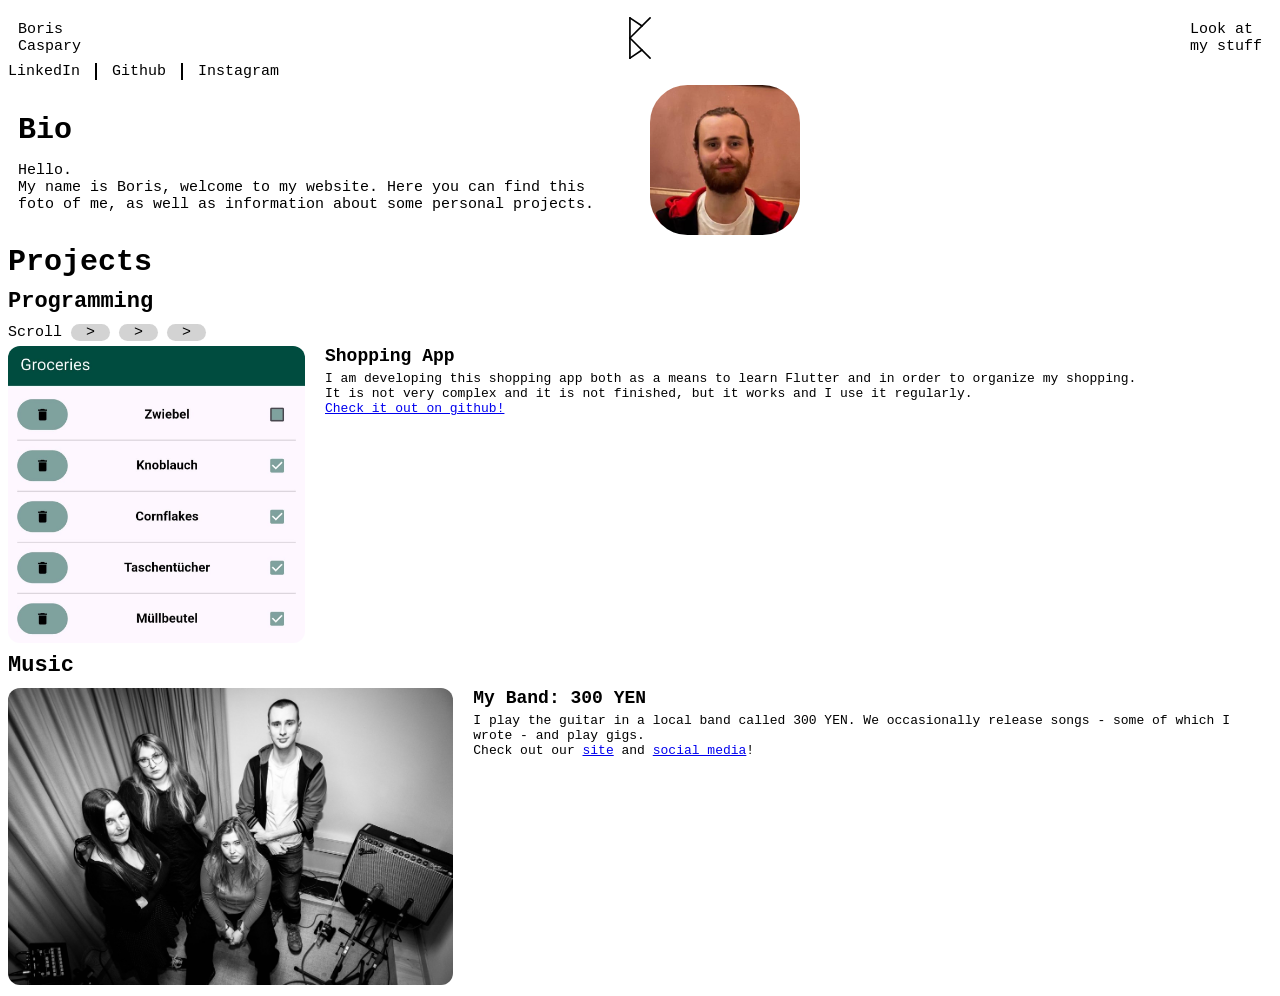
==== index.html @ f298fa65 "added dark mode" ====
<!doctype html>
<html lang="en">
	<head>
		<meta charset="utf-8">
		<meta name="viewport" content="width=device-width, initial-scale=1">
		<link rel="stylesheet" href="index.css">
		<title>Boris Caspary</title>
		<link rel="icon" type="image/x-icon" href="content/logo.svg" media="(prefers-color-scheme: light)">
		<link rel="icon" type="image/x-icon" href="content/logo_white.svg" media="(prefers-color-scheme: dark)">
	</head>
	<body>
		<div class="sticky">
			<div class="row large">
				<div class="left column">
					Boris<br>Caspary
				</div>
				<img class="center column logo" src="content/logo.svg" alt="Logo" height=50px>
				<div class="right column">
					Look at<br>my stuff
				</div>
			</div>

			<div class="nav large">
				<a href="https://www.linkedin.com/in/boris-caspary-206579233">LinkedIn</a>
				<a href="https://github.com/Casparbo">Github</a>
				<a href="https://www.instagram.com/boris.caspary/">Instagram</a>
			</div>
		</div>

		<div class="row content">
			<div class="left column">
				<h1>Bio</h1>
				<p class="large">
					Hello.<br>
					My name is Boris, welcome to my website. Here you can find this foto of me, as well as information about some personal projects.
				</p>
			</div>
			<div class="left column">
				<img id="headshot" src="content/headshot.jpeg" alt="Headshot" height=150px>
			</div>
		</div>

		<div class="content">
			<h1>Projects</h1>
			<h2>Programming</h2>
				<p class="large">
				Scroll
				<a class="scroll-jump" href="#prog-1">></a>
				<a class="scroll-jump" href="#prog-2">></a>
				<a class="scroll-jump" href="#prog-3">></a>
				</p>
			<div class="carousel">

				<div class="project row" id="prog-1">
					<img src="content/ShoppingApp.jpeg" alt="Project Image">
					<div class="description">
						<h3>Shopping App</h3>
						<p>
							I am developing this shopping app both as a means to learn Flutter and in order to organize my shopping.<br>
							It is not very complex and it is not finished, but it works and I use it regularly.<br>
							<a href="https://github.com/Casparbo/ShoppingApp">Check it out on github!</a>
						</p>
					</div>
				</div>

				<div class="project row" id="prog-2">
					<img class="logo" src="content/logo.svg" alt="Project Image">
					<div class="description">
						<h3>This very Website</h3>
						<p>
							I created this very website. I originally used bootstrap for styling and react to display its contents. But I realized I don't need any of that.<br>
							Now it is prettier and faster than ever and I learned a lot about CSS in the process.<br>
							<a href="https://github.com/Casparbo/Casparbo.github.io">Check out the code on github!</a>
						</p>
					</div>
				</div>
				<div class="project row" id="prog-3">
					<img src="content/analog_demo.jpg" alt="Project Image">
					<div class="description">
						<h3>Image Analogifier</h3>
						<p>
							After watching <a href="https://www.youtube.com/watch?v=EwTUM9cFeSo">this youtube video</a> I was inspired to create a filter that reduces the dynamic range in fotos and videos. This does not exactly emulate the analog look, but it recreates an aspect of analog photography that I find very pretty.<br>
							I used pythons opencv library for the image manipulation and moviepy to apply the same to videos.<br>
							<a href="https://github.com/Casparbo/Analoguifier">Check out the code on github!</a>
						</p>
					</div>
				</div>
			</div>

			<h2>Music</h2>
			<div class="carousel">

				<div class="project row" id="music-1">
					<img src="content/band.jpeg" alt="Project Image">
					<div class="description">
						<h3>My Band: 300 YEN</h3>
						<p>
							I play the guitar in a local band called 300 YEN. We occasionally release songs - some of which I wrote - and play gigs.<br>
							Check out our <a href="https://lit.link/300YEN">site</a> and <a href="https://www.instagram.com/300yen_official/">social media</a>!
						</p>
					</div>
				</div>
			</div>

		</div>
	</body>
</html>
---- index.css ----
.sticky {
  position: sticky;
  top: 0;
  background-color: inherit;
  padding-bottom: 5px;
  padding-top: 5px;
}

.row {
  display: flex;
}

.column {
  margin: 0;
  flex: 1 1 0px;
  flex-grow: 1;
  display: flex;
  flex-direction: column;
  justify-content: center;
  margin-inline: 10px;
}

.left {
  align-items: flex-start;
}

.center {
  align-items: center;
}

.right {
  align-items: flex-end;
}

.nav {
  display: flex;
  margin-inline: 0;
  flex-wrap: wrap;
}

.nav a, .nav a:link, .nav a:visited {
  border-right: 2px solid;
  padding-inline: 1em;
  color: inherit;
  text-decoration: None;
}

.nav a:nth-child(1) {
  padding-left: 0;
}

.nav a:nth-child(3) {
  border-right: 0;
  padding-right: 0;
}

.large {
  font-size: 15px;
}

.content {
  margin-inline: 0px;
}

.carousel {
  display: flex;
  overflow-x: scroll;
  scroll-snap-type: x mandatory;
  scrollbar-width: none;
  scroll-behavior: smooth;
}

.carousel::-webkit-scrollbar {
  display: none;
}

.carousel-nav {
  display: flex;
  justify-content: center;
  margin-top: 10px;
}

.scroll-jump, .scroll-jump:visited {
  background-color: lightgrey;
  border-radius: 12px;
  padding-inline: 1em;
  color: black;
  text-decoration: none;
}

.scroll-jump:active {
  background-color: grey;
}

.project {
  flex-shrink: 0;
  scroll-snap-align: center;
  width: 100%;
  scroll-margin-top: 120px;
}

@media (max-width: 500px) {
  .project {
    flex-wrap: wrap;
  }
}

.project img {
  display: flex;
  height: 33vh;
  margin-right: 20px;
}

body {
  font-family: monospace;
  background-color: white;
    color: black;
}

@media (prefers-color-scheme: dark) {
  body {
    background-color: rgb(24 25 25);
    color: rgb(231 230 230);
  }

  .logo {
    filter: invert(100%);
  }

  a {
    color: lightblue;
  }

  a:visited {
    color: green;
  }
}

p {
  margin-top: 5px;
  margin-bottom: 5px;
}

h1 {
  font-size: 30px;
  margin-top: 10px;
  margin-bottom: 10px;
}

h2 {
  font-size: 22px;
  margin-top: 10px;
  margin-bottom: 10px;
}

h3 {
  font-size: 18px;
  margin: 0;
}

img {
  border-radius: 12px;
}

#headshot {
  border-radius: 25%;
}
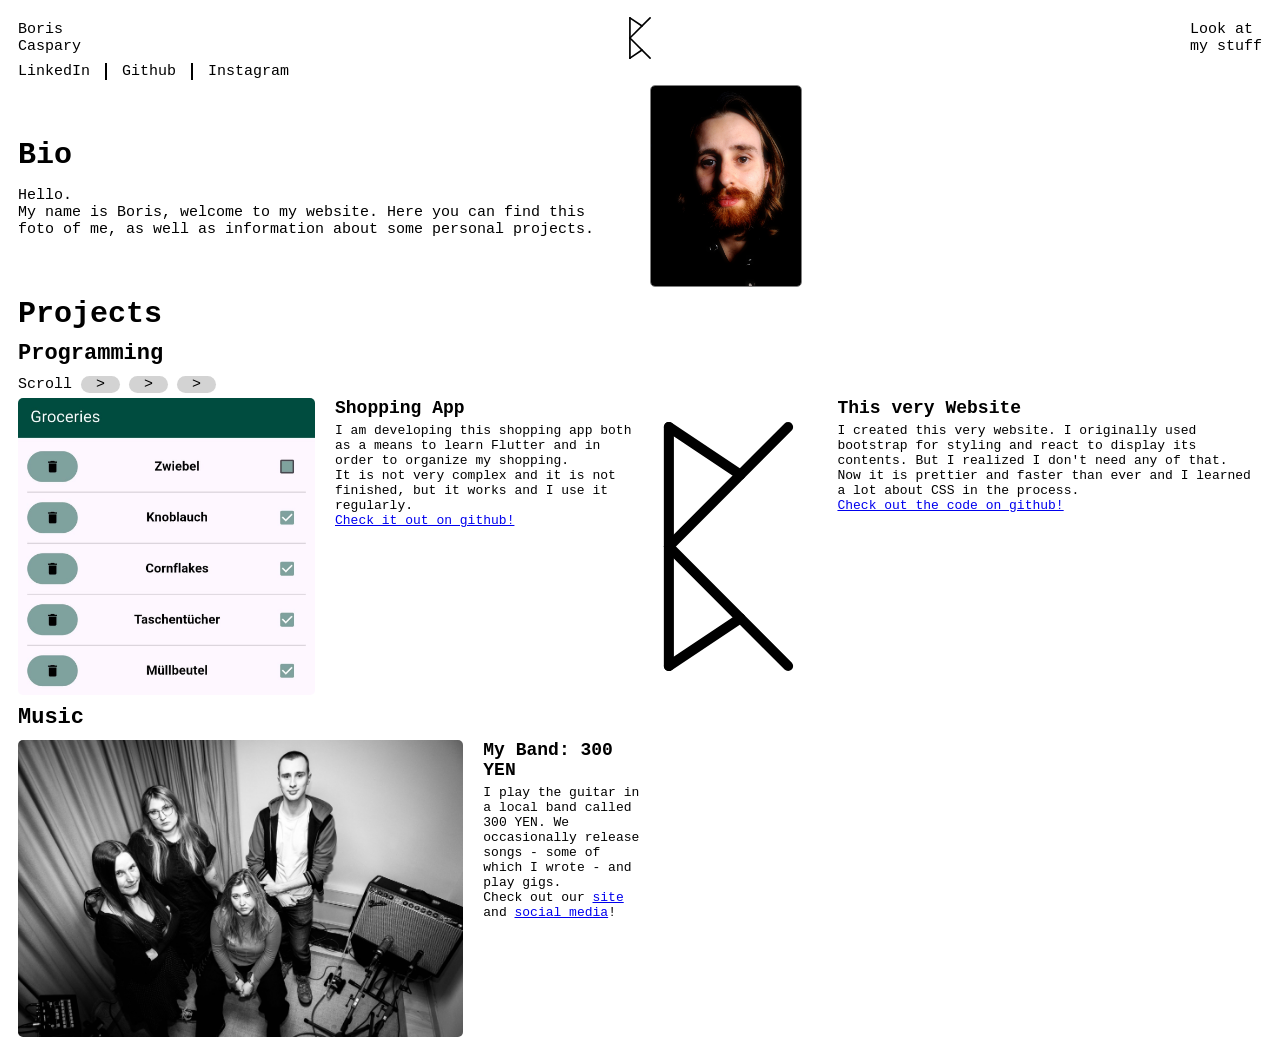
==== commit d0778a01: "different headshot" ====
--- a/index.html
+++ b/index.html
@@ -27,7 +27,7 @@
 			</div>
 		</div>
 
-		<div class="row content">
+		<div class="row">
 			<div class="left column">
 				<h1>Bio</h1>
 				<p class="large">
@@ -36,7 +36,7 @@
 				</p>
 			</div>
 			<div class="left column">
-				<img id="headshot" src="content/headshot.jpeg" alt="Headshot" height=150px>
+				<img id="headshot" src="content/headshot.jpeg" alt="Headshot" width=150px>
 			</div>
 		</div>
 
--- a/index.css
+++ b/index.css
@@ -34,7 +34,7 @@
 
 .nav {
   display: flex;
-  margin-inline: 0;
+  margin-inline: 10px;
   flex-wrap: wrap;
 }
 
@@ -59,7 +59,7 @@
 }
 
 .content {
-  margin-inline: 0px;
+  margin-inline: 10px;
 }
 
 .carousel {
@@ -94,13 +94,14 @@
 
 .project {
   flex-shrink: 0;
-  scroll-snap-align: center;
-  width: 100%;
+  scroll-snap-align: start;
+  width: 50%;
   scroll-margin-top: 120px;
 }
 
-@media (max-width: 500px) {
+@media (max-width: 700px) {
   .project {
+    width: 100%;
     flex-wrap: wrap;
   }
 }
@@ -114,14 +115,15 @@
 body {
   font-family: monospace;
   background-color: white;
-    color: black;
+  color: black;
 }
 
 @media (prefers-color-scheme: dark) {
   body {
-    background-color: rgb(24 25 25);
-    color: rgb(231 230 230);
+    background-color: black;
+    color: white;
   }
+
 
   .logo {
     filter: invert(100%);
@@ -159,9 +161,10 @@
 }
 
 img {
-  border-radius: 12px;
+  border-radius: 5px;
 }
 
 #headshot {
-  border-radius: 25%;
+  border: 1px solid;
+  border-color: gray;
 }
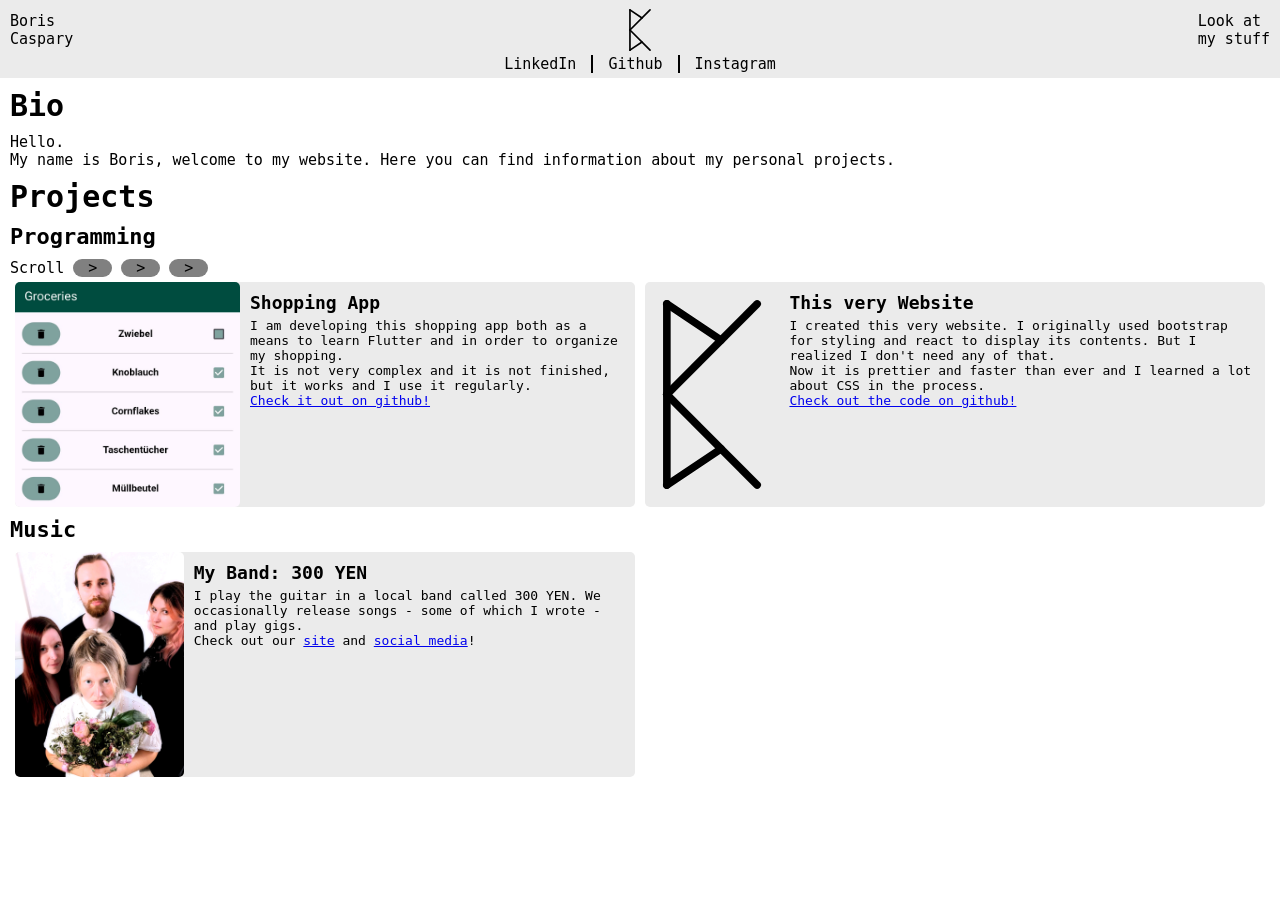
==== commit 98d4d994: "added second background color for better structure; adjusted margins and paddings; removed headshot" ====
--- a/index.html
+++ b/index.html
@@ -26,21 +26,12 @@
 				<a href="https://www.instagram.com/boris.caspary/">Instagram</a>
 			</div>
 		</div>
-
-		<div class="row">
-			<div class="left column">
-				<h1>Bio</h1>
+		<div class="content">
+			<h1>Bio</h1>
 				<p class="large">
 					Hello.<br>
-					My name is Boris, welcome to my website. Here you can find this foto of me, as well as information about some personal projects.
+					My name is Boris, welcome to my website. Here you can find information about my personal projects.
 				</p>
-			</div>
-			<div class="left column">
-				<img id="headshot" src="content/headshot.jpeg" alt="Headshot" width=150px>
-			</div>
-		</div>
-
-		<div class="content">
 			<h1>Projects</h1>
 			<h2>Programming</h2>
 				<p class="large">
@@ -51,38 +42,45 @@
 				</p>
 			<div class="carousel">
 
-				<div class="project row" id="prog-1">
-					<img src="content/ShoppingApp.jpeg" alt="Project Image">
-					<div class="description">
-						<h3>Shopping App</h3>
-						<p>
-							I am developing this shopping app both as a means to learn Flutter and in order to organize my shopping.<br>
-							It is not very complex and it is not finished, but it works and I use it regularly.<br>
-							<a href="https://github.com/Casparbo/ShoppingApp">Check it out on github!</a>
-						</p>
+				<div class="project" id="prog-1">
+					<div class="projectcontent row">
+						<img src="content/ShoppingApp.jpeg" alt="Project Image">
+						<div class="description">
+							<h3>Shopping App</h3>
+							<p>
+								I am developing this shopping app both as a means to learn Flutter and in order to organize my shopping.<br>
+								It is not very complex and it is not finished, but it works and I use it regularly.<br>
+								<a href="https://github.com/Casparbo/ShoppingApp">Check it out on github!</a>
+							</p>
+						</div>
 					</div>
 				</div>
 
-				<div class="project row" id="prog-2">
-					<img class="logo" src="content/logo.svg" alt="Project Image">
-					<div class="description">
-						<h3>This very Website</h3>
-						<p>
-							I created this very website. I originally used bootstrap for styling and react to display its contents. But I realized I don't need any of that.<br>
-							Now it is prettier and faster than ever and I learned a lot about CSS in the process.<br>
-							<a href="https://github.com/Casparbo/Casparbo.github.io">Check out the code on github!</a>
-						</p>
+				<div class="project" id="prog-2">
+					<div class="projectcontent row">
+						<img class="logo" src="content/logo.svg" alt="Project Image">
+						<div class="description">
+							<h3>This very Website</h3>
+							<p>
+								I created this very website. I originally used bootstrap for styling and react to display its contents. But I realized I don't need any of that.<br>
+								Now it is prettier and faster than ever and I learned a lot about CSS in the process.<br>
+								<a href="https://github.com/Casparbo/Casparbo.github.io">Check out the code on github!</a>
+							</p>
+						</div>
 					</div>
 				</div>
-				<div class="project row" id="prog-3">
-					<img src="content/analog_demo.jpg" alt="Project Image">
-					<div class="description">
-						<h3>Image Analogifier</h3>
-						<p>
-							After watching <a href="https://www.youtube.com/watch?v=EwTUM9cFeSo">this youtube video</a> I was inspired to create a filter that reduces the dynamic range in fotos and videos. This does not exactly emulate the analog look, but it recreates an aspect of analog photography that I find very pretty.<br>
-							I used pythons opencv library for the image manipulation and moviepy to apply the same to videos.<br>
-							<a href="https://github.com/Casparbo/Analoguifier">Check out the code on github!</a>
-						</p>
+
+				<div class="project" id="prog-3">
+					<div class="projectcontent row">
+						<img src="content/analog_demo.jpg" alt="Project Image">
+						<div class="description">
+							<h3>Image Analogifier</h3>
+							<p>
+								After watching <a href="https://www.youtube.com/watch?v=EwTUM9cFeSo">this youtube video</a> I was inspired to create a filter that reduces the dynamic range in fotos and videos. This does not exactly emulate the analog look, but it recreates an aspect of analog photography that I find very pretty.<br>
+								I used pythons opencv library for the image manipulation and moviepy to apply the same to videos.<br>
+								<a href="https://github.com/Casparbo/Analoguifier">Check out the code on github!</a>
+							</p>
+						</div>
 					</div>
 				</div>
 			</div>
@@ -90,14 +88,16 @@
 			<h2>Music</h2>
 			<div class="carousel">
 
-				<div class="project row" id="music-1">
-					<img src="content/band.jpeg" alt="Project Image">
-					<div class="description">
-						<h3>My Band: 300 YEN</h3>
-						<p>
-							I play the guitar in a local band called 300 YEN. We occasionally release songs - some of which I wrote - and play gigs.<br>
-							Check out our <a href="https://lit.link/300YEN">site</a> and <a href="https://www.instagram.com/300yen_official/">social media</a>!
-						</p>
+				<div class="project" id="music-1">
+					<div class="projectcontent row">
+						<img src="content/band.jpeg" alt="Project Image">
+						<div class="description">
+							<h3>My Band: 300 YEN</h3>
+							<p>
+								I play the guitar in a local band called 300 YEN. We occasionally release songs - some of which I wrote - and play gigs.<br>
+								Check out our <a href="https://lit.link/300YEN">site</a> and <a href="https://www.instagram.com/300yen_official/">social media</a>!
+							</p>
+						</div>
 					</div>
 				</div>
 			</div>
--- a/index.css
+++ b/index.css
@@ -1,9 +1,11 @@
 .sticky {
   position: sticky;
   top: 0;
-  background-color: inherit;
+  background-color: rgb(235, 235, 235);
   padding-bottom: 5px;
   padding-top: 5px;
+  margin-bottom: 10px;
+  z-index: 10;
 }
 
 .row {
@@ -16,7 +18,7 @@
   flex-grow: 1;
   display: flex;
   flex-direction: column;
-  justify-content: center;
+  justify-content:  center;
   margin-inline: 10px;
 }
 
@@ -36,6 +38,7 @@
   display: flex;
   margin-inline: 10px;
   flex-wrap: wrap;
+  justify-content: center;
 }
 
 .nav a, .nav a:link, .nav a:visited {
@@ -81,7 +84,7 @@
 }
 
 .scroll-jump, .scroll-jump:visited {
-  background-color: lightgrey;
+  background-color: grey;
   border-radius: 12px;
   padding-inline: 1em;
   color: black;
@@ -94,36 +97,58 @@
 
 .project {
   flex-shrink: 0;
+  display: flex;
   scroll-snap-align: start;
   width: 50%;
   scroll-margin-top: 120px;
 }
 
-@media (max-width: 700px) {
+.projectcontent {
+  width: 100%;
+  margin-inline: 5px;
+  border-radius: 5px;
+  background-color: rgb(235, 235, 235);
+}
+
+.project .description {
+  margin: 10px;
+}
+
+@media (max-width: 1094px) {
   .project {
     width: 100%;
+  }
+  .projectcontent {
     flex-wrap: wrap;
   }
 }
 
 .project img {
   display: flex;
-  height: 33vh;
-  margin-right: 20px;
+  max-width: 100%;
+  max-height: 25vh;
 }
 
 body {
   font-family: monospace;
   background-color: white;
   color: black;
+  margin: 0;
 }
 
 @media (prefers-color-scheme: dark) {
+  .sticky{
+    background-color: rgb(20, 20, 20);
+  }
+
   body {
     background-color: black;
     color: white;
   }
 
+  .projectcontent {
+    background-color: rgb(20, 20, 20);
+  }
 
   .logo {
     filter: invert(100%);
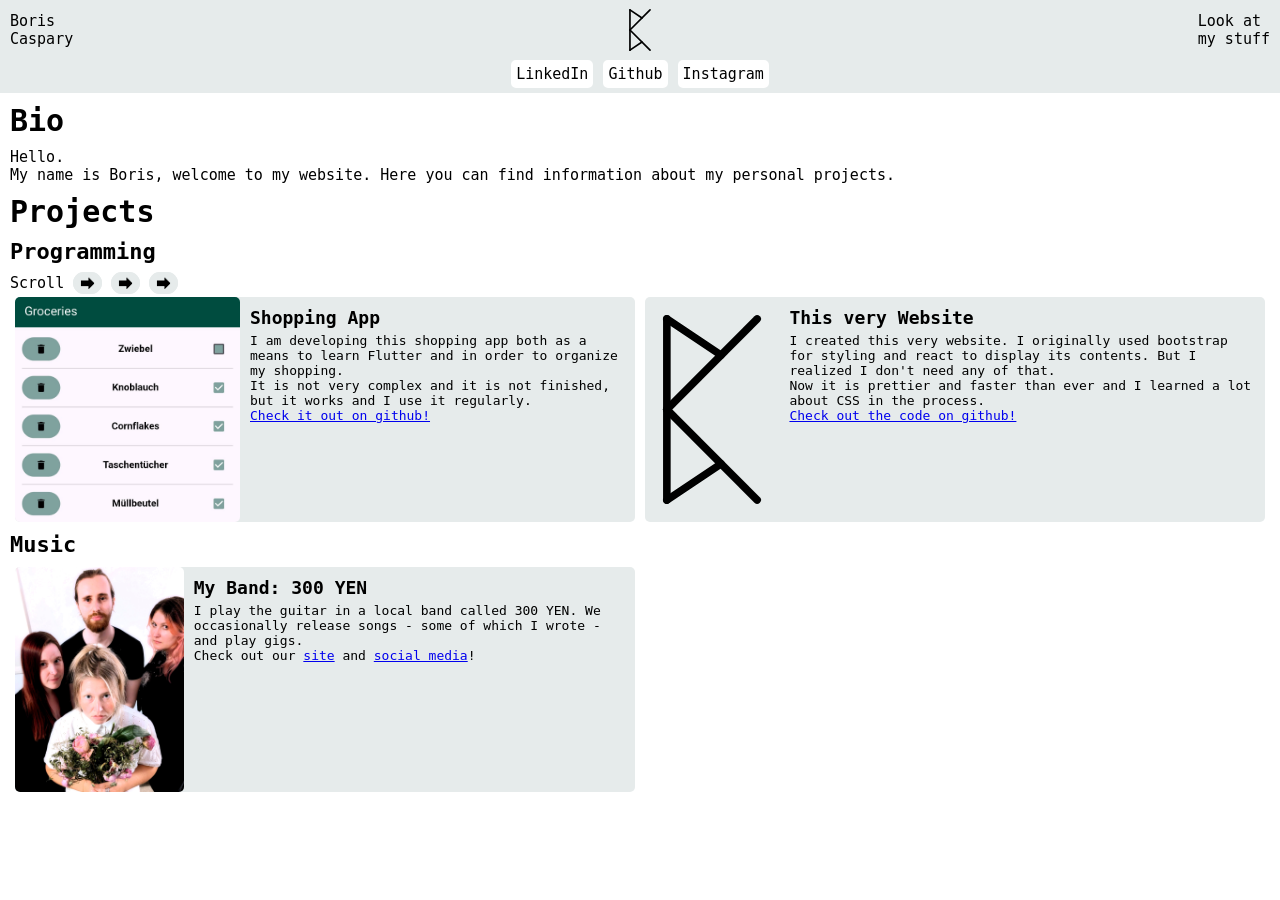
==== commit faf83329: "brighter highlight color for more contrast; improved scroll buttons" ====
--- a/index.html
+++ b/index.html
@@ -36,9 +36,9 @@
 			<h2>Programming</h2>
 				<p class="large">
 				Scroll
-				<a class="scroll-jump" href="#prog-1">></a>
-				<a class="scroll-jump" href="#prog-2">></a>
-				<a class="scroll-jump" href="#prog-3">></a>
+				<a class="scroll-jump" href="#prog-1">&#129074;</a>
+				<a class="scroll-jump" href="#prog-2">&#129074;</a>
+				<a class="scroll-jump" href="#prog-3">&#129074;</a>
 				</p>
 			<div class="carousel">
 
--- a/index.css
+++ b/index.css
@@ -1,7 +1,13 @@
+:root {
+  --highlight-color: rgb(230, 235, 235);
+  --background-color: rgb(255, 255, 255);
+  --foreground-color: rgb(0, 0, 0);
+}
+
 .sticky {
   position: sticky;
   top: 0;
-  background-color: rgb(235, 235, 235);
+  background-color: var(--highlight-color);
   padding-bottom: 5px;
   padding-top: 5px;
   margin-bottom: 10px;
@@ -36,25 +42,24 @@
 
 .nav {
   display: flex;
+  margin-top: 5px;
   margin-inline: 10px;
   flex-wrap: wrap;
   justify-content: center;
 }
 
 .nav a, .nav a:link, .nav a:visited {
-  border-right: 2px solid;
-  padding-inline: 1em;
+  margin-inline: 5px;
+  padding: 3px;
+  border: 2px solid var(--background-color);
+  border-radius: 5px;
   color: inherit;
   text-decoration: None;
+  background-color: var(--background-color);
 }
 
-.nav a:nth-child(1) {
-  padding-left: 0;
-}
-
-.nav a:nth-child(3) {
-  border-right: 0;
-  padding-right: 0;
+.nav a:hover {
+  background-color: var(--highlight-color);
 }
 
 .large {
@@ -84,15 +89,17 @@
 }
 
 .scroll-jump, .scroll-jump:visited {
-  background-color: grey;
+  background-color: var(--highlight-color);
+  border: 2px solid var(--highlight-color);
   border-radius: 12px;
-  padding-inline: 1em;
-  color: black;
+  padding-inline: 5px;
+  margin-top: -3px;
+  color: var(--foreground-color);
   text-decoration: none;
 }
 
-.scroll-jump:active {
-  background-color: grey;
+.scroll-jump:active, .scroll-jump:hover {
+  background-color: var(--background-color);
 }
 
 .project {
@@ -107,7 +114,7 @@
   width: 100%;
   margin-inline: 5px;
   border-radius: 5px;
-  background-color: rgb(235, 235, 235);
+  background-color: var(--highlight-color);
 }
 
 .project .description {
@@ -131,23 +138,16 @@
 
 body {
   font-family: monospace;
-  background-color: white;
-  color: black;
+  background-color: var(--background-color);
+  color: var(--foreground-color);
   margin: 0;
 }
 
 @media (prefers-color-scheme: dark) {
-  .sticky{
-    background-color: rgb(20, 20, 20);
-  }
-
-  body {
-    background-color: black;
-    color: white;
-  }
-
-  .projectcontent {
-    background-color: rgb(20, 20, 20);
+  :root {
+    --highlight-color: rgb(48, 50, 50);
+    --background-color: rgb(0, 0, 0);
+    --foreground-color: rgb(255, 255, 255);
   }
 
   .logo {
@@ -188,8 +188,3 @@
 img {
   border-radius: 5px;
 }
-
-#headshot {
-  border: 1px solid;
-  border-color: gray;
-}
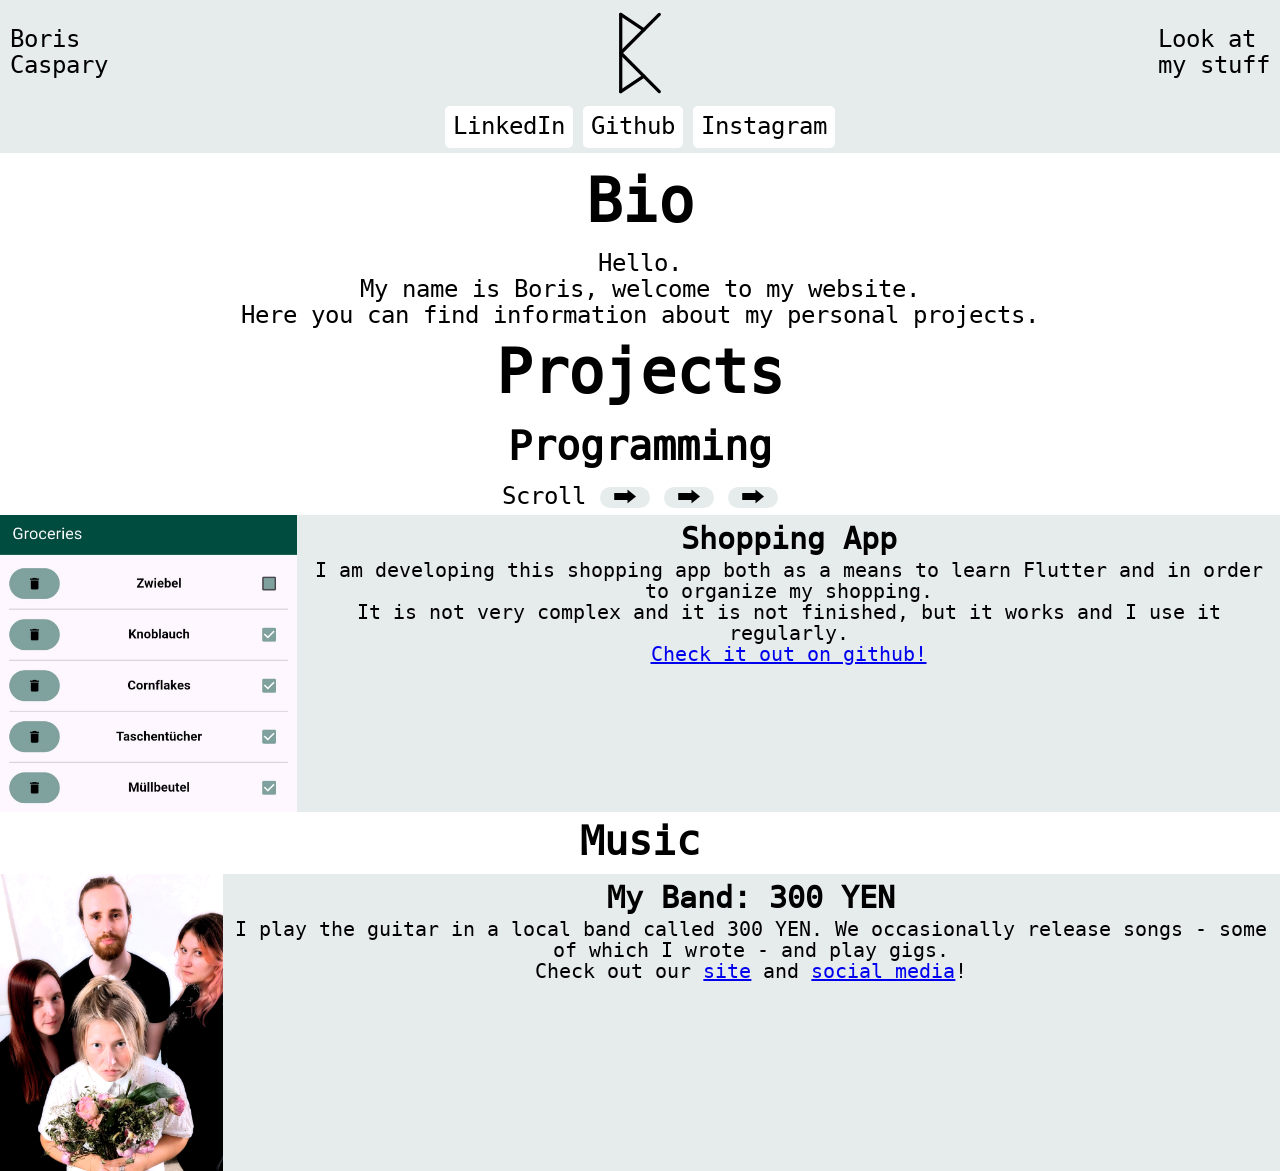
==== commit c9f15339: "main content alignment, fontsizes, breakpoints" ====
--- a/index.html
+++ b/index.html
@@ -14,7 +14,7 @@
 				<div class="left column">
 					Boris<br>Caspary
 				</div>
-				<img class="center column logo" src="content/logo.svg" alt="Logo" height=50px>
+				<img id="logo" class="center column logo" src="content/logo.svg" alt="Logo">
 				<div class="right column">
 					Look at<br>my stuff
 				</div>
@@ -30,7 +30,8 @@
 			<h1>Bio</h1>
 				<p class="large">
 					Hello.<br>
-					My name is Boris, welcome to my website. Here you can find information about my personal projects.
+					My name is Boris, welcome to my website.<br>
+					Here you can find information about my personal projects.
 				</p>
 			<h1>Projects</h1>
 			<h2>Programming</h2>
--- a/index.css
+++ b/index.css
@@ -2,6 +2,7 @@
   --highlight-color: rgb(230, 235, 235);
   --background-color: rgb(255, 255, 255);
   --foreground-color: rgb(0, 0, 0);
+  --fontsize: 20px;
 }
 
 .sticky {
@@ -51,7 +52,7 @@
 .nav a, .nav a:link, .nav a:visited {
   margin-inline: 5px;
   padding: 3px;
-  border: 2px solid var(--background-color);
+  border: 5px solid var(--background-color);
   border-radius: 5px;
   color: inherit;
   text-decoration: None;
@@ -63,11 +64,18 @@
 }
 
 .large {
-  font-size: 15px;
+  font-size: calc(1.2*var(--fontsize));
+}
+
+#logo {
+  height: calc(4.8*var(--fontsize));
 }
 
 .content {
-  margin-inline: 10px;
+  display: flex;
+  flex-direction: column;
+  align-items: center;
+  text-align: center;
 }
 
 .carousel {
@@ -76,6 +84,7 @@
   scroll-snap-type: x mandatory;
   scrollbar-width: none;
   scroll-behavior: smooth;
+  width: 100%;
 }
 
 .carousel::-webkit-scrollbar {
@@ -88,12 +97,21 @@
   margin-top: 10px;
 }
 
+@font-face {
+  font-family: symbols;
+  src: url(content/NotoSansSymbols2-Regular.ttf);
+}
+
 .scroll-jump, .scroll-jump:visited {
-  background-color: var(--highlight-color);
-  border: 2px solid var(--highlight-color);
+  font-family: symbols;
+  display: inline-block;
+  height: 15px;
+  line-height: 19px;
+  vertical-align: middle;
+  background-color: var(--highlight-color);
+  border: 3px solid var(--highlight-color);
   border-radius: 12px;
-  padding-inline: 5px;
-  margin-top: -3px;
+  padding-inline: 10px;
   color: var(--foreground-color);
   text-decoration: none;
 }
@@ -107,37 +125,54 @@
   display: flex;
   scroll-snap-align: start;
   width: 50%;
+  height: 33vh;
   scroll-margin-top: 120px;
 }
 
 .projectcontent {
   width: 100%;
-  margin-inline: 5px;
-  border-radius: 5px;
   background-color: var(--highlight-color);
 }
 
 .project .description {
-  margin: 10px;
-}
-
-@media (max-width: 1094px) {
+  padding: 10px;
+  width: 100%;
+}
+
+.project img {
+  object-fit: contain;
+  max-height: 100%;
+}
+
+@media (max-width: 1400px) {
   .project {
     width: 100%;
+    
+  }
+}
+
+@media (max-width: 700px) {
+  .project {
+    height: auto;
+    img {
+      max-width: 100%;
+      max-height: 33vh;
+    }
   }
   .projectcontent {
     flex-wrap: wrap;
   }
-}
-
-.project img {
-  display: flex;
-  max-width: 100%;
-  max-height: 25vh;
+
+}
+
+@font-face {
+  font-family: mspace;
+  src: url(content/DejaVu_Sans_Mono/DejaVuSansMono.ttf);
 }
 
 body {
-  font-family: monospace;
+  font-family: mspace;
+  font-size: var(--fontsize);
   background-color: var(--background-color);
   color: var(--foreground-color);
   margin: 0;
@@ -159,7 +194,7 @@
   }
 
   a:visited {
-    color: green;
+    color: lightgreen;
   }
 }
 
@@ -169,22 +204,18 @@
 }
 
 h1 {
-  font-size: 30px;
+  font-size: calc(3*var(--fontsize));
   margin-top: 10px;
   margin-bottom: 10px;
 }
 
 h2 {
-  font-size: 22px;
+  font-size: calc(2*var(--fontsize));
   margin-top: 10px;
   margin-bottom: 10px;
 }
 
 h3 {
-  font-size: 18px;
+  font-size: calc(1.5*var(--fontsize));
   margin: 0;
 }
-
-img {
-  border-radius: 5px;
-}
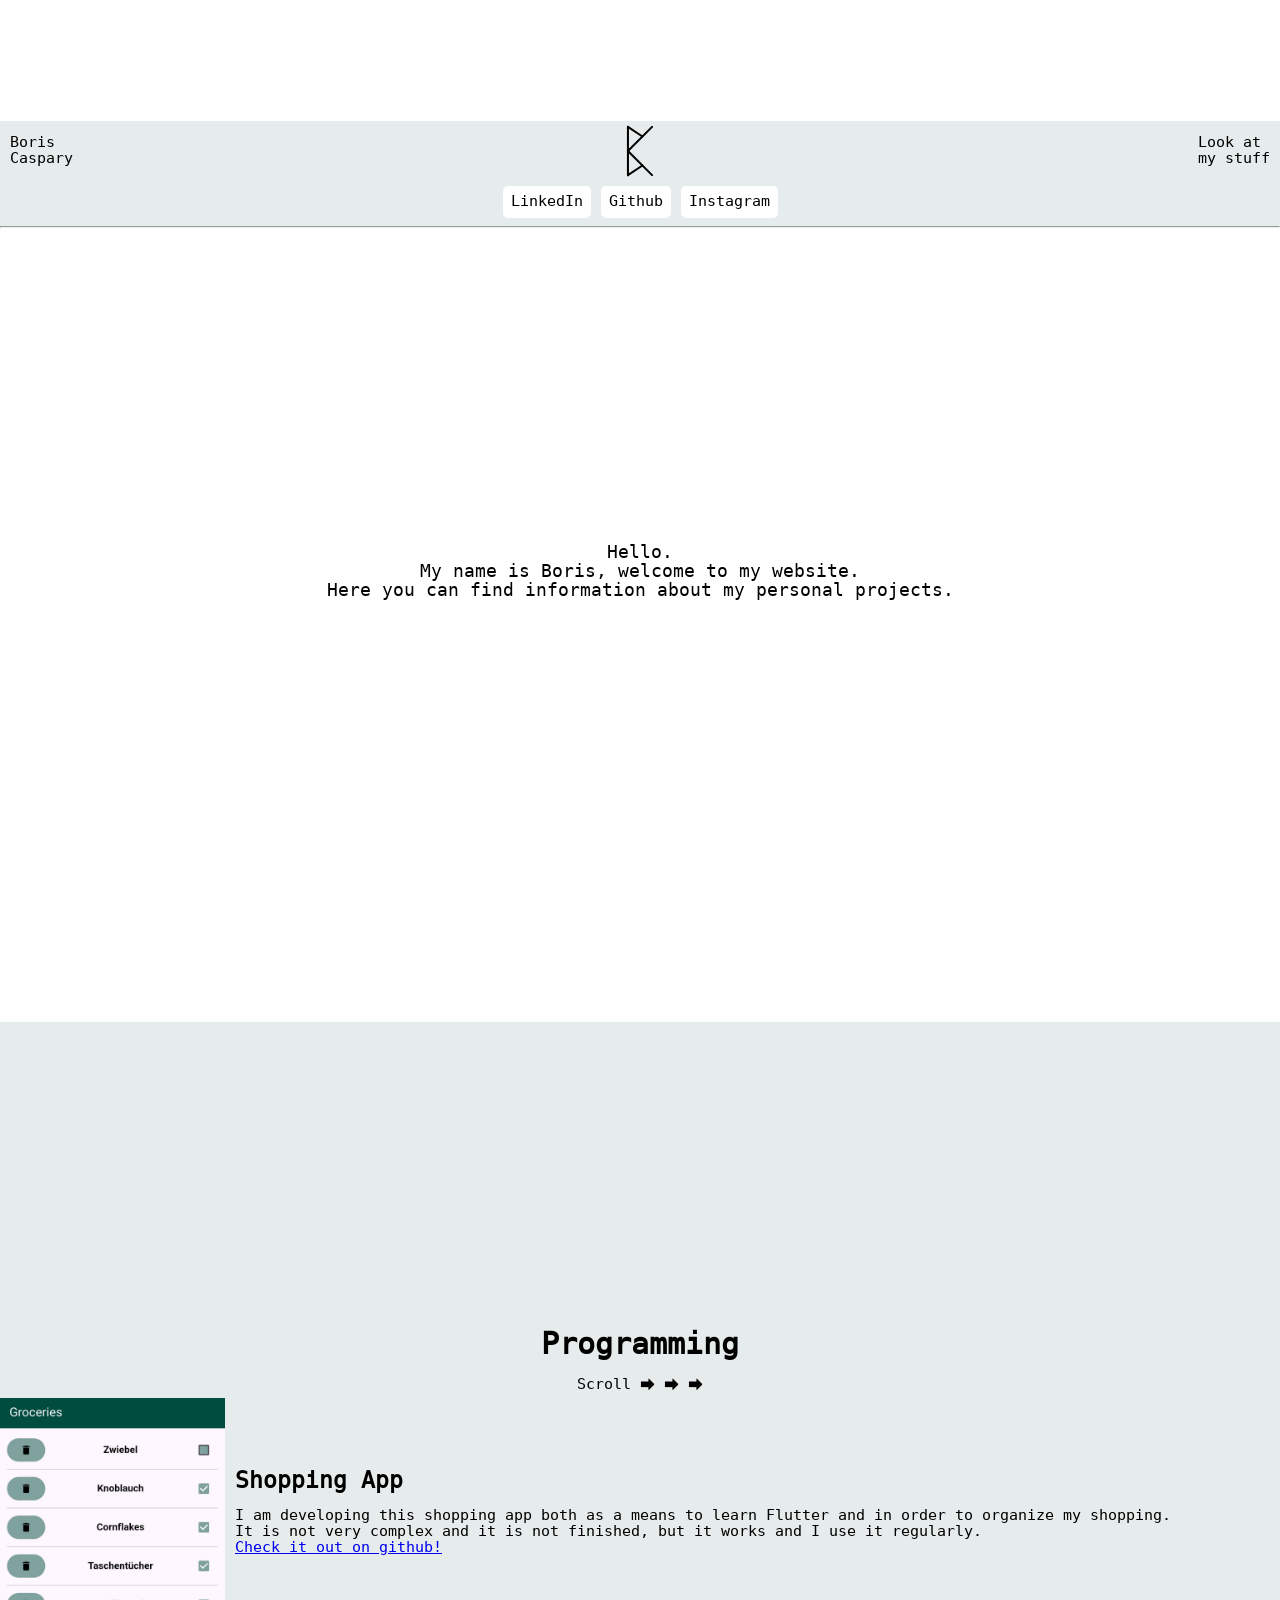
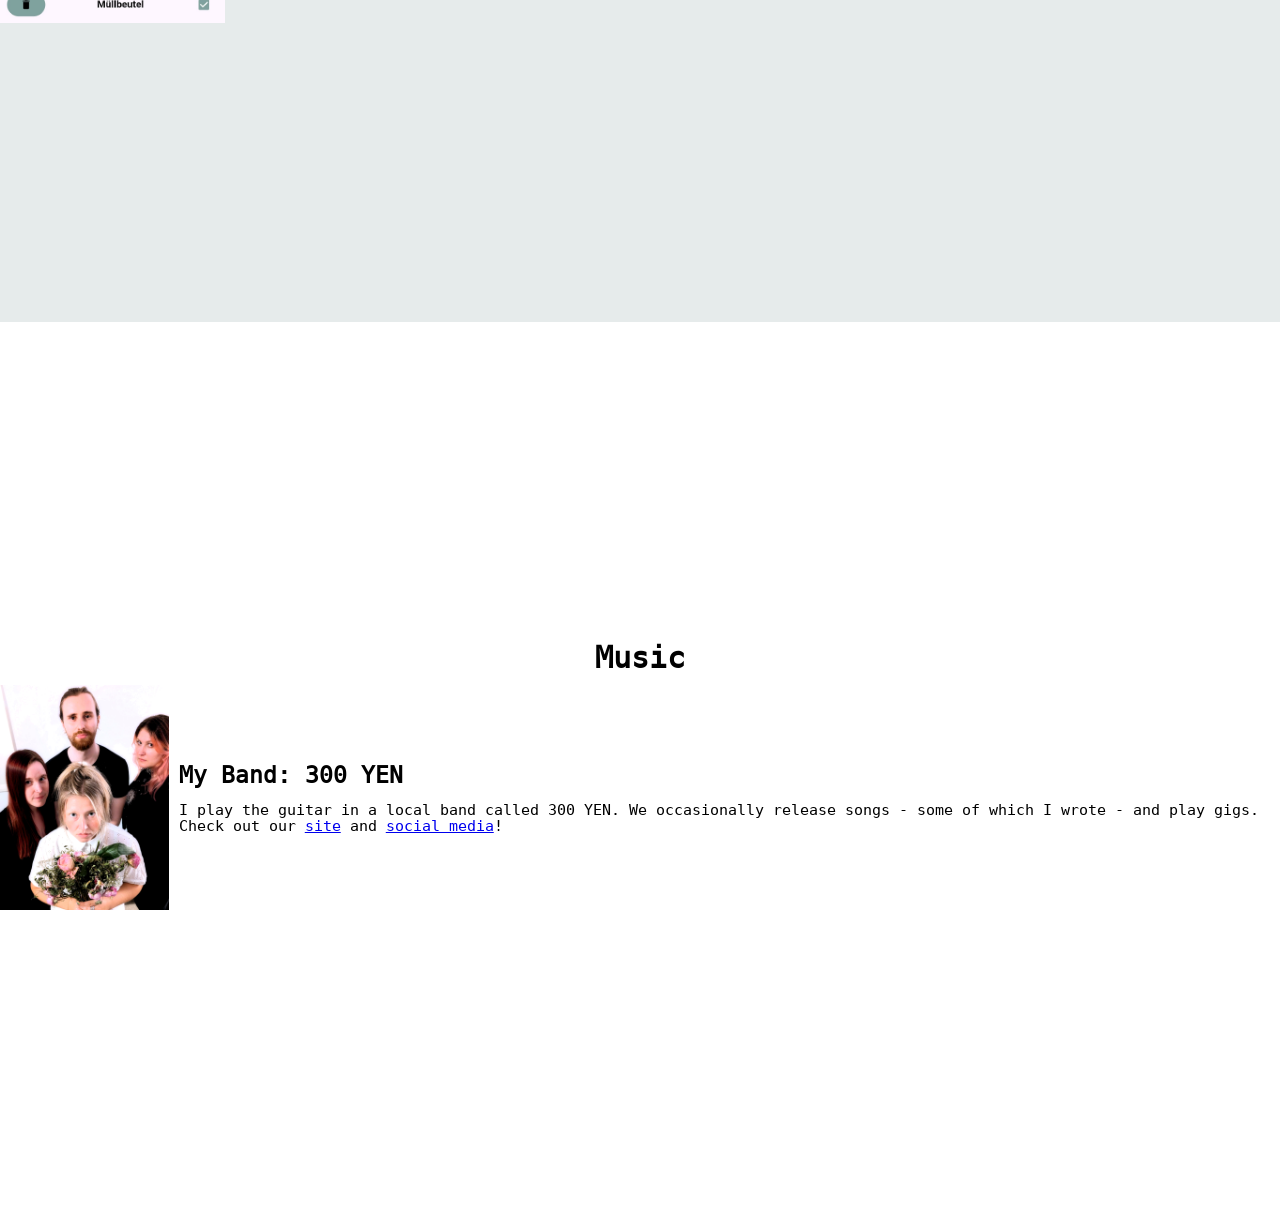
==== commit 0f796844: "more spacey layout" ====
--- a/index.html
+++ b/index.html
@@ -10,7 +10,7 @@
 	</head>
 	<body>
 		<div class="sticky">
-			<div class="row large">
+			<div class="row">
 				<div class="left column">
 					Boris<br>Caspary
 				</div>
@@ -20,34 +20,32 @@
 				</div>
 			</div>
 
-			<div class="nav large">
+			<div class="nav">
 				<a href="https://www.linkedin.com/in/boris-caspary-206579233">LinkedIn</a>
 				<a href="https://github.com/Casparbo">Github</a>
 				<a href="https://www.instagram.com/boris.caspary/">Instagram</a>
 			</div>
+			<hr>
 		</div>
 		<div class="content">
-			<h1>Bio</h1>
-				<p class="large">
-					Hello.<br>
-					My name is Boris, welcome to my website.<br>
-					Here you can find information about my personal projects.
-				</p>
-			<h1>Projects</h1>
-			<h2>Programming</h2>
-				<p class="large">
-				Scroll
-				<a class="scroll-jump" href="#prog-1">&#129074;</a>
-				<a class="scroll-jump" href="#prog-2">&#129074;</a>
-				<a class="scroll-jump" href="#prog-3">&#129074;</a>
-				</p>
+			<p class="large">
+				Hello.<br>
+				My name is Boris, welcome to my website.<br>
+				Here you can find information about my personal projects.
+			</p>
+		</div>
+		<div class="content">
+			<h1>Programming</h1>
+			<p>
+				Scroll &#129074; &#129074; &#129074;
+			</p>
 			<div class="carousel">
 
 				<div class="project" id="prog-1">
 					<div class="projectcontent row">
 						<img src="content/ShoppingApp.jpeg" alt="Project Image">
 						<div class="description">
-							<h3>Shopping App</h3>
+							<h2>Shopping App</h2>
 							<p>
 								I am developing this shopping app both as a means to learn Flutter and in order to organize my shopping.<br>
 								It is not very complex and it is not finished, but it works and I use it regularly.<br>
@@ -61,7 +59,7 @@
 					<div class="projectcontent row">
 						<img class="logo" src="content/logo.svg" alt="Project Image">
 						<div class="description">
-							<h3>This very Website</h3>
+							<h2>This very Website</h2>
 							<p>
 								I created this very website. I originally used bootstrap for styling and react to display its contents. But I realized I don't need any of that.<br>
 								Now it is prettier and faster than ever and I learned a lot about CSS in the process.<br>
@@ -75,7 +73,7 @@
 					<div class="projectcontent row">
 						<img src="content/analog_demo.jpg" alt="Project Image">
 						<div class="description">
-							<h3>Image Analogifier</h3>
+							<h2>Image Analogifier</h2>
 							<p>
 								After watching <a href="https://www.youtube.com/watch?v=EwTUM9cFeSo">this youtube video</a> I was inspired to create a filter that reduces the dynamic range in fotos and videos. This does not exactly emulate the analog look, but it recreates an aspect of analog photography that I find very pretty.<br>
 								I used pythons opencv library for the image manipulation and moviepy to apply the same to videos.<br>
@@ -86,20 +84,32 @@
 				</div>
 			</div>
 
-			<h2>Music</h2>
+		</div>
+		<div class="content">
+
+			<h1>Music</h1>
+			<!-- 
+			<p>
+				Scroll
+				<a class="scroll-jump" href="#music-1">&#129074;</a>
+			</p>
+			-->
 			<div class="carousel">
+				<div class="carousel">
 
-				<div class="project" id="music-1">
-					<div class="projectcontent row">
-						<img src="content/band.jpeg" alt="Project Image">
-						<div class="description">
-							<h3>My Band: 300 YEN</h3>
-							<p>
-								I play the guitar in a local band called 300 YEN. We occasionally release songs - some of which I wrote - and play gigs.<br>
-								Check out our <a href="https://lit.link/300YEN">site</a> and <a href="https://www.instagram.com/300yen_official/">social media</a>!
-							</p>
+					<div class="project" id="music-1">
+						<div class="projectcontent row">
+							<img src="content/band.jpeg" alt="Project Image">
+							<div class="description">
+								<h2>My Band: 300 YEN</h2>
+								<p>
+									I play the guitar in a local band called 300 YEN. We occasionally release songs - some of which I wrote - and play gigs.<br>
+									Check out our <a href="https://lit.link/300YEN">site</a> and <a href="https://www.instagram.com/300yen_official/">social media</a>!
+								</p>
+							</div>
 						</div>
 					</div>
+
 				</div>
 			</div>
 
--- a/index.css
+++ b/index.css
@@ -2,17 +2,17 @@
   --highlight-color: rgb(230, 235, 235);
   --background-color: rgb(255, 255, 255);
   --foreground-color: rgb(0, 0, 0);
-  --fontsize: 20px;
+  --fontsize: 15px;
 }
 
 .sticky {
   position: sticky;
   top: 0;
   background-color: var(--highlight-color);
-  padding-bottom: 5px;
-  padding-top: 5px;
   margin-bottom: 10px;
+  margin-top: 5px;
   z-index: 10;
+  border: bottom solid 5px var(--foreground-color);
 }
 
 .row {
@@ -68,14 +68,7 @@
 }
 
 #logo {
-  height: calc(4.8*var(--fontsize));
-}
-
-.content {
-  display: flex;
-  flex-direction: column;
-  align-items: center;
-  text-align: center;
+  height: calc(4*var(--fontsize));
 }
 
 .carousel {
@@ -125,18 +118,21 @@
   display: flex;
   scroll-snap-align: start;
   width: 50%;
-  height: 33vh;
-  scroll-margin-top: 120px;
+  height: 25vh;
 }
 
 .projectcontent {
   width: 100%;
-  background-color: var(--highlight-color);
 }
 
 .project .description {
+  display: flex;
+  flex-direction: column;
   padding: 10px;
   width: 100%;
+  justify-content: center;
+  text-align: left;
+
 }
 
 .project img {
@@ -170,12 +166,29 @@
   src: url(content/DejaVu_Sans_Mono/DejaVuSansMono.ttf);
 }
 
+html {
+  scroll-snap-type: y mandatory;
+}
+
 body {
   font-family: mspace;
   font-size: var(--fontsize);
   background-color: var(--background-color);
   color: var(--foreground-color);
   margin: 0;
+
+  .content:nth-of-type(2n-1) {
+    background-color: var(--highlight-color);
+  }
+}
+
+.content {
+  display: flex;
+  flex-direction: column;
+  justify-content: center;
+  text-align: center;
+  height: 100vh;
+  scroll-snap-align: start;
 }
 
 @media (prefers-color-scheme: dark) {
@@ -204,18 +217,18 @@
 }
 
 h1 {
-  font-size: calc(3*var(--fontsize));
-  margin-top: 10px;
-  margin-bottom: 10px;
-}
-
-h2 {
   font-size: calc(2*var(--fontsize));
   margin-top: 10px;
   margin-bottom: 10px;
 }
 
+h2 {
+  font-size: calc(1.5*var(--fontsize));
+  margin-top: 10px;
+  margin-bottom: 10px;
+}
+
 h3 {
-  font-size: calc(1.5*var(--fontsize));
+  font-size: calc(1.2*var(--fontsize));
   margin: 0;
 }
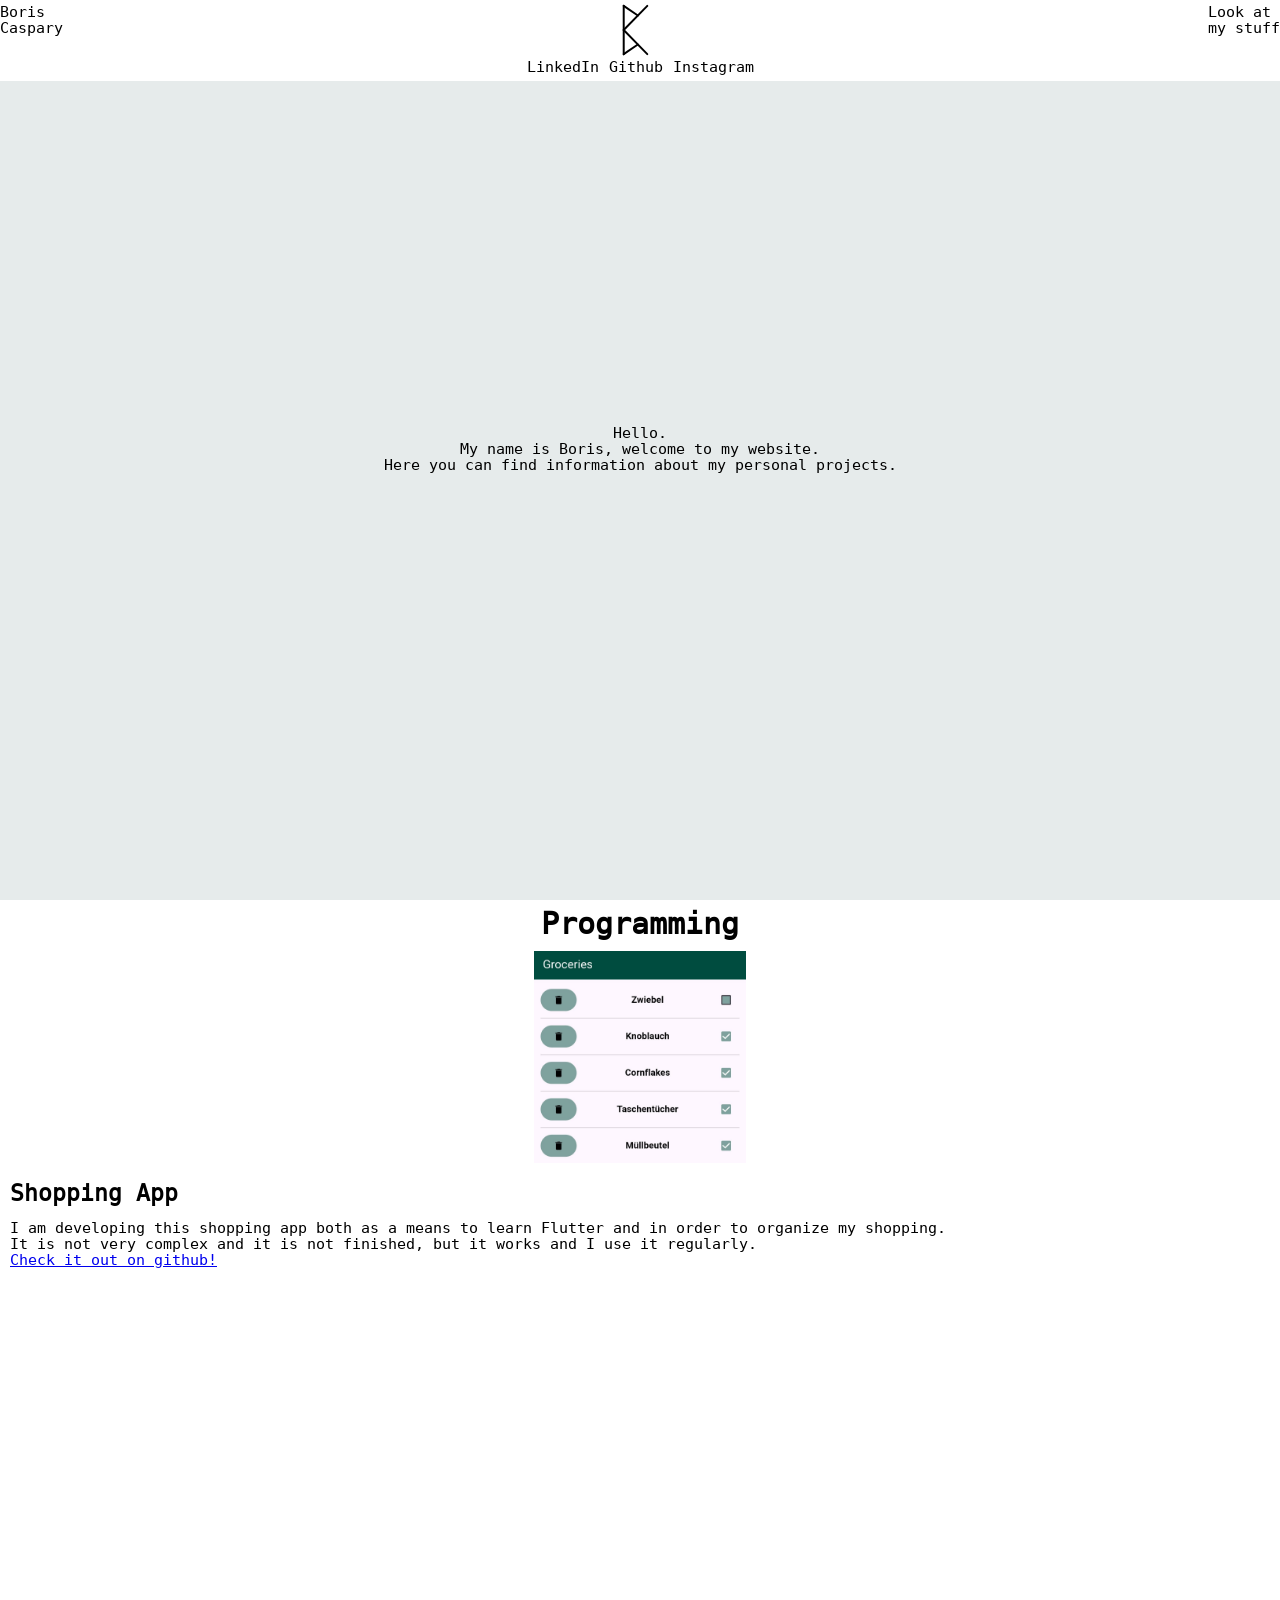
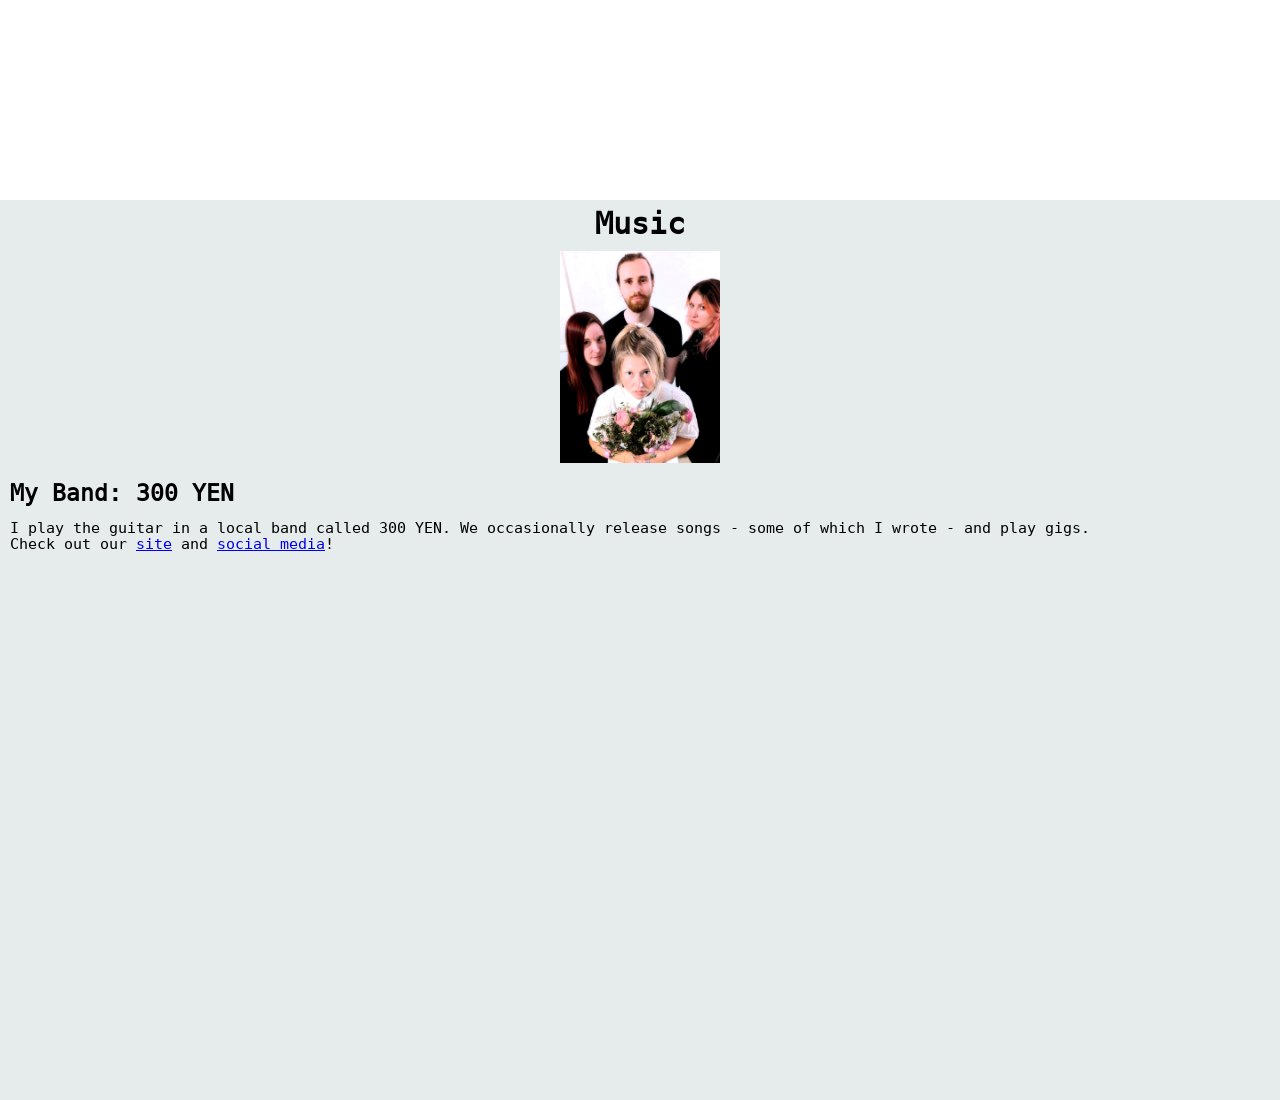
==== commit ff2711e9: "refactor css to fix mobile" ====
--- a/index.html
+++ b/index.html
@@ -9,83 +9,71 @@
 		<link rel="icon" type="image/x-icon" href="content/logo_white.svg" media="(prefers-color-scheme: dark)">
 	</head>
 	<body>
-		<div class="sticky">
+		<header>
 			<div class="row">
-				<div class="left column">
-					Boris<br>Caspary
-				</div>
+				<p>Boris<br>Caspary</p>
 				<img id="logo" class="center column logo" src="content/logo.svg" alt="Logo">
-				<div class="right column">
-					Look at<br>my stuff
-				</div>
+				<p>Look at<br>my stuff</p>
 			</div>
-
-			<div class="nav">
+			<nav>
 				<a href="https://www.linkedin.com/in/boris-caspary-206579233">LinkedIn</a>
 				<a href="https://github.com/Casparbo">Github</a>
 				<a href="https://www.instagram.com/boris.caspary/">Instagram</a>
-			</div>
-			<hr>
-		</div>
-		<div class="content">
+			</nav>
+		</header>
+
+		<section>
 			<p class="large">
 				Hello.<br>
 				My name is Boris, welcome to my website.<br>
 				Here you can find information about my personal projects.
 			</p>
-		</div>
-		<div class="content">
+		</section>
+
+		<section>
 			<h1>Programming</h1>
-			<p>
-				Scroll &#129074; &#129074; &#129074;
-			</p>
 			<div class="carousel">
 
 				<div class="project" id="prog-1">
-					<div class="projectcontent row">
-						<img src="content/ShoppingApp.jpeg" alt="Project Image">
-						<div class="description">
-							<h2>Shopping App</h2>
-							<p>
-								I am developing this shopping app both as a means to learn Flutter and in order to organize my shopping.<br>
-								It is not very complex and it is not finished, but it works and I use it regularly.<br>
-								<a href="https://github.com/Casparbo/ShoppingApp">Check it out on github!</a>
-							</p>
-						</div>
+					<img src="content/ShoppingApp.jpeg" alt="Project Image">
+					<div class="description">
+						<h2>Shopping App</h2>
+						<p>
+							I am developing this shopping app both as a means to learn Flutter and in order to organize my shopping.<br>
+							It is not very complex and it is not finished, but it works and I use it regularly.<br>
+							<a href="https://github.com/Casparbo/ShoppingApp">Check it out on github!</a>
+						</p>
 					</div>
 				</div>
 
 				<div class="project" id="prog-2">
-					<div class="projectcontent row">
-						<img class="logo" src="content/logo.svg" alt="Project Image">
-						<div class="description">
-							<h2>This very Website</h2>
-							<p>
-								I created this very website. I originally used bootstrap for styling and react to display its contents. But I realized I don't need any of that.<br>
-								Now it is prettier and faster than ever and I learned a lot about CSS in the process.<br>
-								<a href="https://github.com/Casparbo/Casparbo.github.io">Check out the code on github!</a>
-							</p>
-						</div>
+					<img src="content/" alt="Project Image">
+					<div class="description">
+						<h2>This very Website</h2>
+						<p>
+							I created this very website. I originally used bootstrap for styling and react to display its contents. But I realized I don't need any of that.<br>
+							Now it is prettier and faster than ever and I learned a lot about CSS in the process.<br>
+							<a href="https://github.com/Casparbo/Casparbo.github.io">Check out the code on github!</a>
+						</p>
 					</div>
 				</div>
 
 				<div class="project" id="prog-3">
-					<div class="projectcontent row">
-						<img src="content/analog_demo.jpg" alt="Project Image">
-						<div class="description">
-							<h2>Image Analogifier</h2>
-							<p>
-								After watching <a href="https://www.youtube.com/watch?v=EwTUM9cFeSo">this youtube video</a> I was inspired to create a filter that reduces the dynamic range in fotos and videos. This does not exactly emulate the analog look, but it recreates an aspect of analog photography that I find very pretty.<br>
-								I used pythons opencv library for the image manipulation and moviepy to apply the same to videos.<br>
-								<a href="https://github.com/Casparbo/Analoguifier">Check out the code on github!</a>
-							</p>
-						</div>
+					<img src="content/analog_demo.jpg" alt="Project Image">
+					<div class="description">
+						<h2>Image Analogifier</h2>
+						<p>
+							After watching <a href="https://www.youtube.com/watch?v=EwTUM9cFeSo">this youtube video</a> I was inspired to create a filter that reduces the dynamic range in fotos and videos. This does not exactly emulate the analog look, but it recreates an aspect of analog photography that I find very pretty.<br>
+							I used pythons opencv library for the image manipulation and moviepy to apply the same to videos.<br>
+							<a href="https://github.com/Casparbo/Analoguifier">Check out the code on github!</a>
+						</p>
 					</div>
 				</div>
 			</div>
 
-		</div>
-		<div class="content">
+		</section>
+
+		<section>
 
 			<h1>Music</h1>
 			<!-- 
@@ -95,25 +83,21 @@
 			</p>
 			-->
 			<div class="carousel">
-				<div class="carousel">
 
-					<div class="project" id="music-1">
-						<div class="projectcontent row">
-							<img src="content/band.jpeg" alt="Project Image">
-							<div class="description">
-								<h2>My Band: 300 YEN</h2>
-								<p>
-									I play the guitar in a local band called 300 YEN. We occasionally release songs - some of which I wrote - and play gigs.<br>
-									Check out our <a href="https://lit.link/300YEN">site</a> and <a href="https://www.instagram.com/300yen_official/">social media</a>!
-								</p>
-							</div>
-						</div>
+				<div class="project" id="music-1">
+					<img src="content/band.jpeg" alt="Project Image">
+					<div class="description">
+						<h2>My Band: 300 YEN</h2>
+						<p>
+							I play the guitar in a local band called 300 YEN. We occasionally release songs - some of which I wrote - and play gigs.<br>
+							Check out our <a href="https://lit.link/300YEN">site</a> and <a href="https://www.instagram.com/300yen_official/">social media</a>!
+						</p>
 					</div>
+				</div>
 
-				</div>
 			</div>
 
-		</div>
+		</section>
 	</body>
 </html>
 
--- a/index.css
+++ b/index.css
@@ -3,171 +3,27 @@
   --background-color: rgb(255, 255, 255);
   --foreground-color: rgb(0, 0, 0);
   --fontsize: 15px;
-}
 
-.sticky {
-  position: sticky;
-  top: 0;
-  background-color: var(--highlight-color);
-  margin-bottom: 10px;
-  margin-top: 5px;
-  z-index: 10;
-  border: bottom solid 5px var(--foreground-color);
-}
-
-.row {
-  display: flex;
-}
-
-.column {
-  margin: 0;
-  flex: 1 1 0px;
-  flex-grow: 1;
-  display: flex;
-  flex-direction: column;
-  justify-content:  center;
-  margin-inline: 10px;
-}
-
-.left {
-  align-items: flex-start;
-}
-
-.center {
-  align-items: center;
-}
-
-.right {
-  align-items: flex-end;
-}
-
-.nav {
-  display: flex;
-  margin-top: 5px;
-  margin-inline: 10px;
-  flex-wrap: wrap;
-  justify-content: center;
-}
-
-.nav a, .nav a:link, .nav a:visited {
-  margin-inline: 5px;
-  padding: 3px;
-  border: 5px solid var(--background-color);
-  border-radius: 5px;
-  color: inherit;
-  text-decoration: None;
-  background-color: var(--background-color);
-}
-
-.nav a:hover {
-  background-color: var(--highlight-color);
-}
-
-.large {
-  font-size: calc(1.2*var(--fontsize));
-}
-
-#logo {
-  height: calc(4*var(--fontsize));
-}
-
-.carousel {
-  display: flex;
-  overflow-x: scroll;
-  scroll-snap-type: x mandatory;
-  scrollbar-width: none;
-  scroll-behavior: smooth;
-  width: 100%;
-}
-
-.carousel::-webkit-scrollbar {
-  display: none;
-}
-
-.carousel-nav {
-  display: flex;
-  justify-content: center;
-  margin-top: 10px;
-}
-
-@font-face {
-  font-family: symbols;
-  src: url(content/NotoSansSymbols2-Regular.ttf);
-}
-
-.scroll-jump, .scroll-jump:visited {
-  font-family: symbols;
-  display: inline-block;
-  height: 15px;
-  line-height: 19px;
-  vertical-align: middle;
-  background-color: var(--highlight-color);
-  border: 3px solid var(--highlight-color);
-  border-radius: 12px;
-  padding-inline: 10px;
-  color: var(--foreground-color);
-  text-decoration: none;
-}
-
-.scroll-jump:active, .scroll-jump:hover {
-  background-color: var(--background-color);
-}
-
-.project {
-  flex-shrink: 0;
-  display: flex;
-  scroll-snap-align: start;
-  width: 50%;
-  height: 25vh;
-}
-
-.projectcontent {
-  width: 100%;
-}
-
-.project .description {
-  display: flex;
-  flex-direction: column;
-  padding: 10px;
-  width: 100%;
-  justify-content: center;
-  text-align: left;
-
-}
-
-.project img {
-  object-fit: contain;
-  max-height: 100%;
-}
-
-@media (max-width: 1400px) {
-  .project {
-    width: 100%;
-    
+  @media (prefers-color-scheme: dark) {
+    --highlight-color: rgb(48, 50, 50);
+    --background-color: rgb(0, 0, 0);
+    --foreground-color: rgb(255, 255, 255);
   }
 }
 
-@media (max-width: 700px) {
-  .project {
-    height: auto;
-    img {
-      max-width: 100%;
-      max-height: 33vh;
-    }
-  }
-  .projectcontent {
-    flex-wrap: wrap;
+@media (prefers-color-scheme: dark) {
+  a {
+    color: lightblue;
   }
 
+  a:visited {
+    color: lightgreen;
+  }
 }
 
 @font-face {
   font-family: mspace;
   src: url(content/DejaVu_Sans_Mono/DejaVuSansMono.ttf);
-}
-
-html {
-  scroll-snap-type: y mandatory;
 }
 
 body {
@@ -177,37 +33,8 @@
   color: var(--foreground-color);
   margin: 0;
 
-  .content:nth-of-type(2n-1) {
+  section:nth-of-type(2n-1) {
     background-color: var(--highlight-color);
-  }
-}
-
-.content {
-  display: flex;
-  flex-direction: column;
-  justify-content: center;
-  text-align: center;
-  height: 100vh;
-  scroll-snap-align: start;
-}
-
-@media (prefers-color-scheme: dark) {
-  :root {
-    --highlight-color: rgb(48, 50, 50);
-    --background-color: rgb(0, 0, 0);
-    --foreground-color: rgb(255, 255, 255);
-  }
-
-  .logo {
-    filter: invert(100%);
-  }
-
-  a {
-    color: lightblue;
-  }
-
-  a:visited {
-    color: lightgreen;
   }
 }
 
@@ -232,3 +59,97 @@
   font-size: calc(1.2*var(--fontsize));
   margin: 0;
 }
+
+header {
+  position: fixed;
+  top: 0;
+  width: 100vw;
+  z-index: 10;
+  background-color: var(--background-color);
+  padding-bottom: 5px;
+}
+
+.row {
+  display: flex;
+  justify-content: space-between;
+}
+
+#logo {
+  height: calc(4*var(--fontsize));
+
+  @media (prefers-color-scheme: dark) {
+    filter: invert(100%);
+  }
+}
+
+nav {
+  display: flex;
+  justify-content: center;
+
+  a, a:link, a:visited {
+    margin-inline: 5px;
+    color: var(--foreground-color);
+    text-decoration: None;
+    background-color: var(--background-color);
+  }
+
+  a:hover {
+    background-color: var(--highlight-color);
+  }
+}
+
+section {
+  display: flex;
+  flex-direction: column;
+  justify-content: center;
+  text-align: center;
+  height: 100vh;
+}
+
+.carousel {
+  display: flex;
+  align-items: center;
+  overflow-x: scroll;
+  scroll-snap-type: x mandatory;
+  scrollbar-width: none;
+  scroll-behavior: smooth;
+  width: 100%;
+  height: 100%;
+}
+
+.carousel::-webkit-scrollbar {
+  display: none;
+}
+
+.project {
+  flex-shrink: 0;
+  display: flex;
+  align-content: center;
+  scroll-snap-align: start;
+  width: 50%;
+  height: 25%;
+
+  .description {
+    display: flex;
+    flex-direction: column;
+    padding: 10px;
+    justify-content: center;
+    text-align: left;
+  }
+
+  img {
+    height: 100%;
+  }
+
+  @media (max-width: 1400px) {
+    width: 100%;
+    height: 100%;
+    flex-direction: column;
+
+    img {
+      height: 25%;
+      width: auto;
+      align-self: center;
+    }
+  }
+}
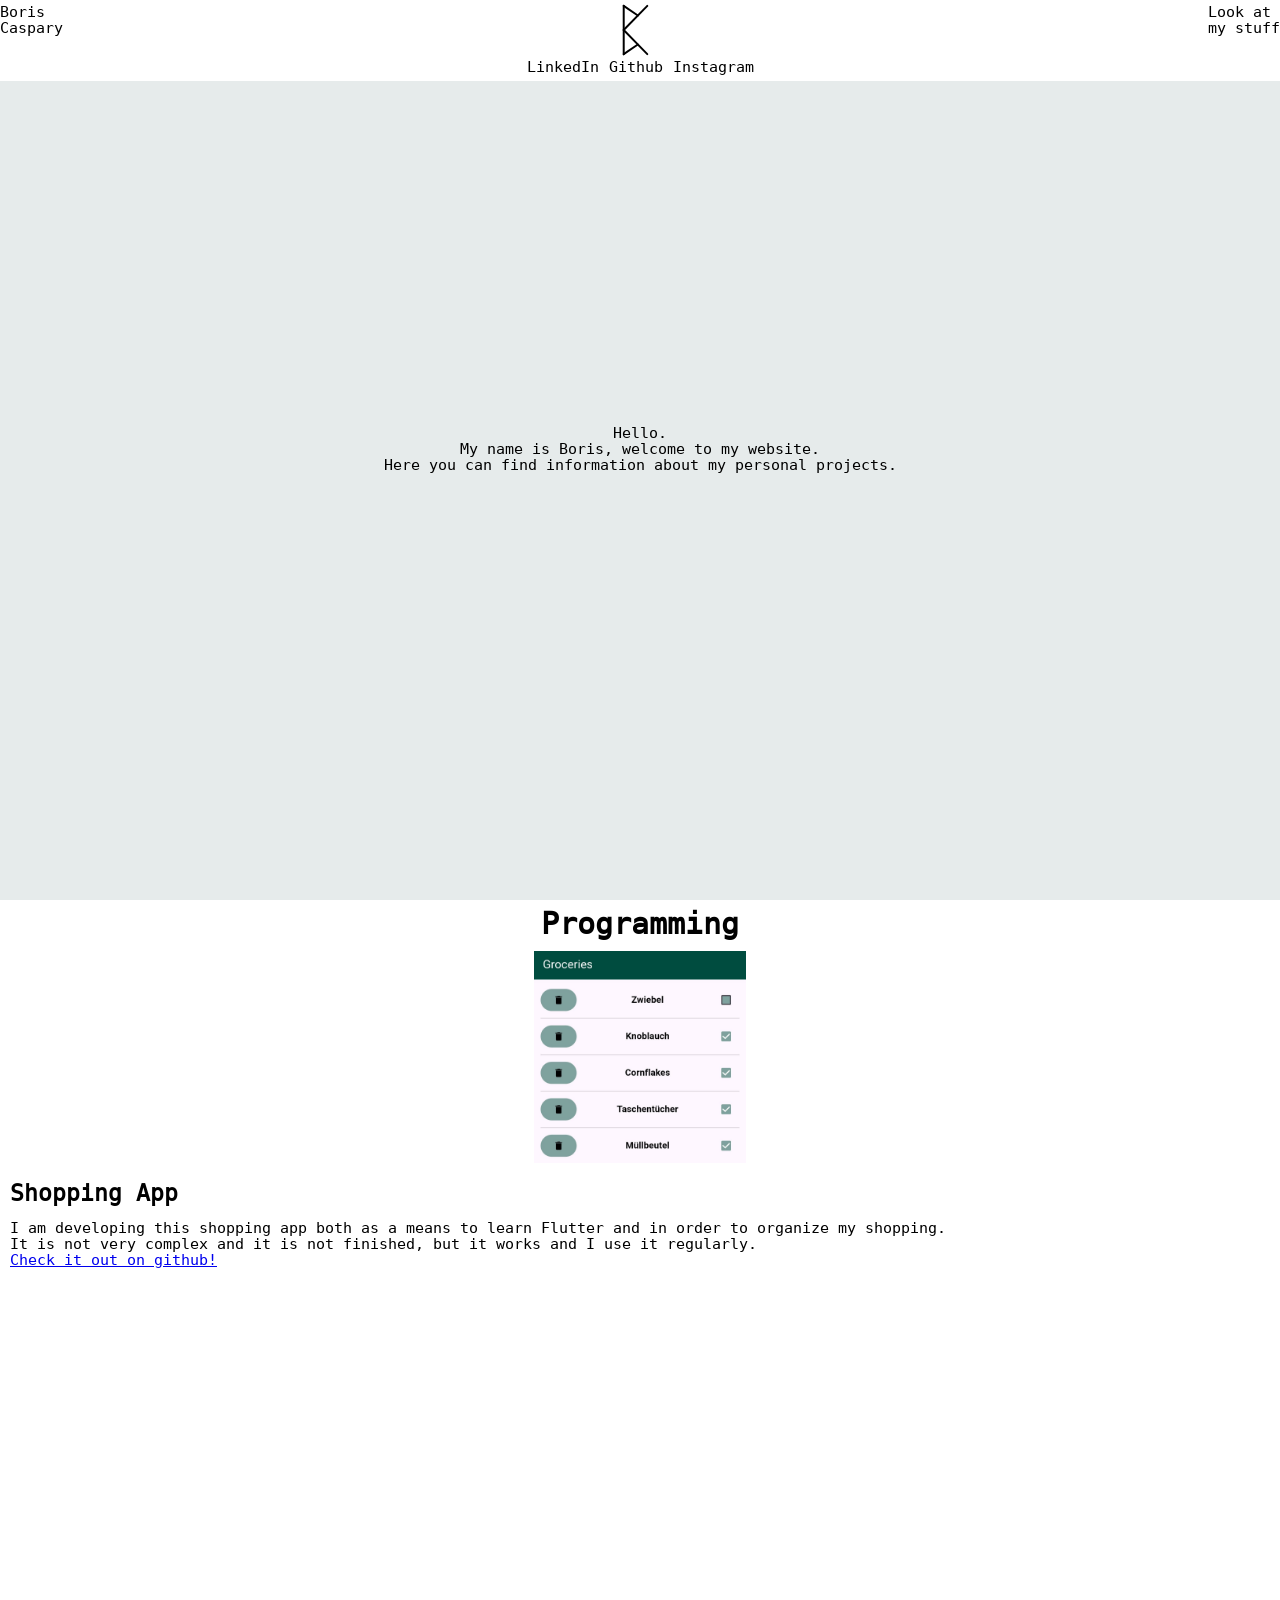
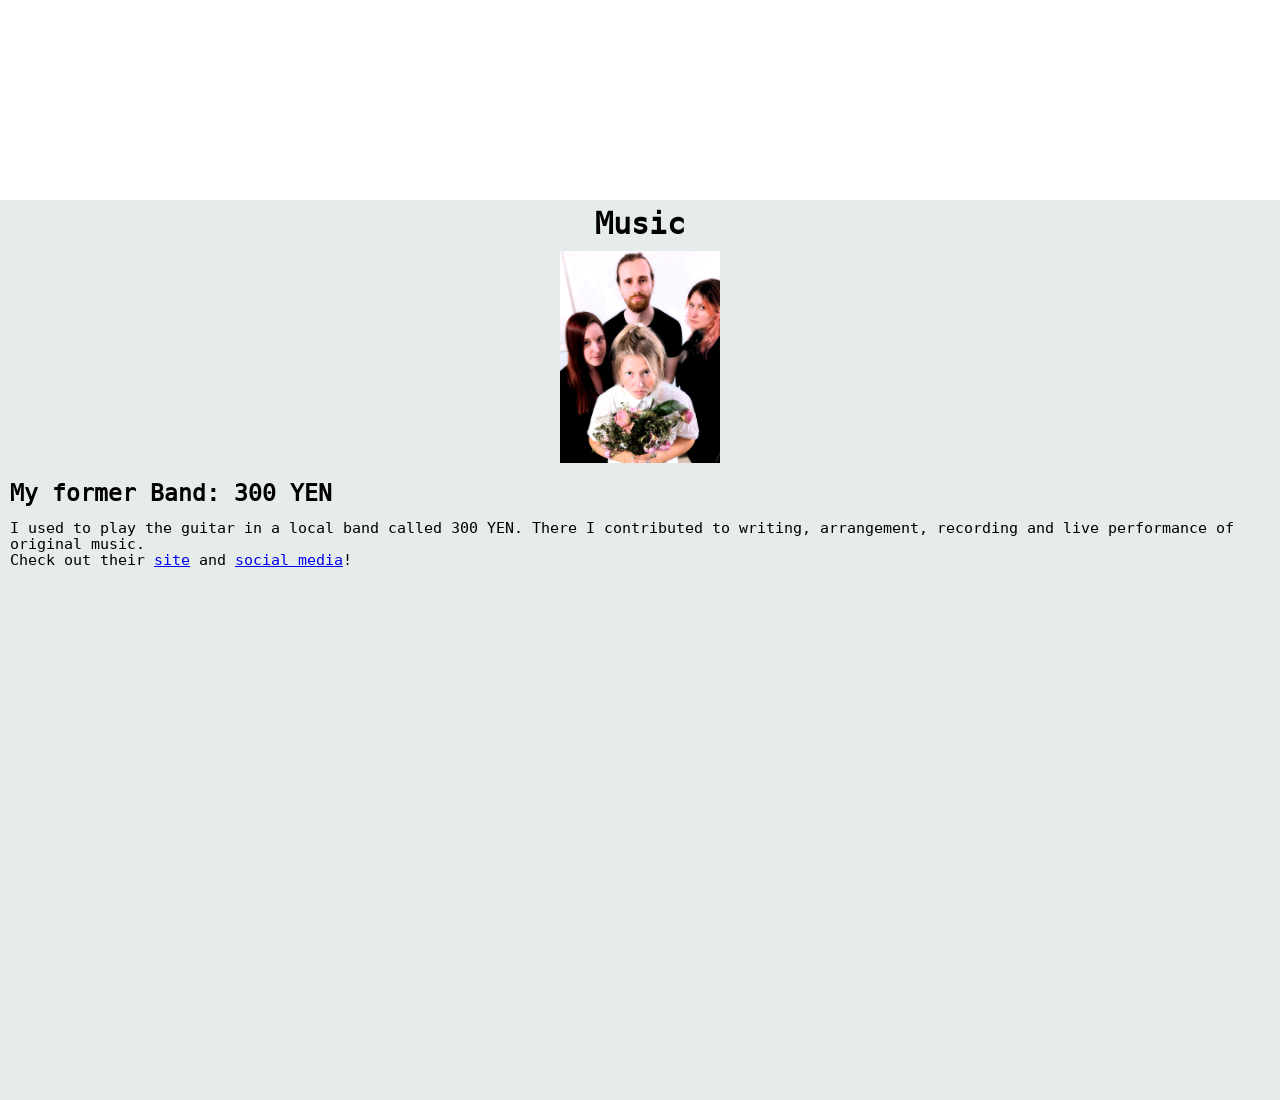
==== commit 0a042ef8: "update band info since im no longer a member" ====
--- a/index.html
+++ b/index.html
@@ -87,10 +87,10 @@
 				<div class="project" id="music-1">
 					<img src="content/band.jpeg" alt="Project Image">
 					<div class="description">
-						<h2>My Band: 300 YEN</h2>
+						<h2>My former Band: 300 YEN</h2>
 						<p>
-							I play the guitar in a local band called 300 YEN. We occasionally release songs - some of which I wrote - and play gigs.<br>
-							Check out our <a href="https://lit.link/300YEN">site</a> and <a href="https://www.instagram.com/300yen_official/">social media</a>!
+							I used to play the guitar in a local band called 300 YEN. There I contributed to writing, arrangement, recording and live performance of original music.<br>
+							Check out their <a href="https://lit.link/300YEN">site</a> and <a href="https://www.instagram.com/300yen_official/">social media</a>!
 						</p>
 					</div>
 				</div>
